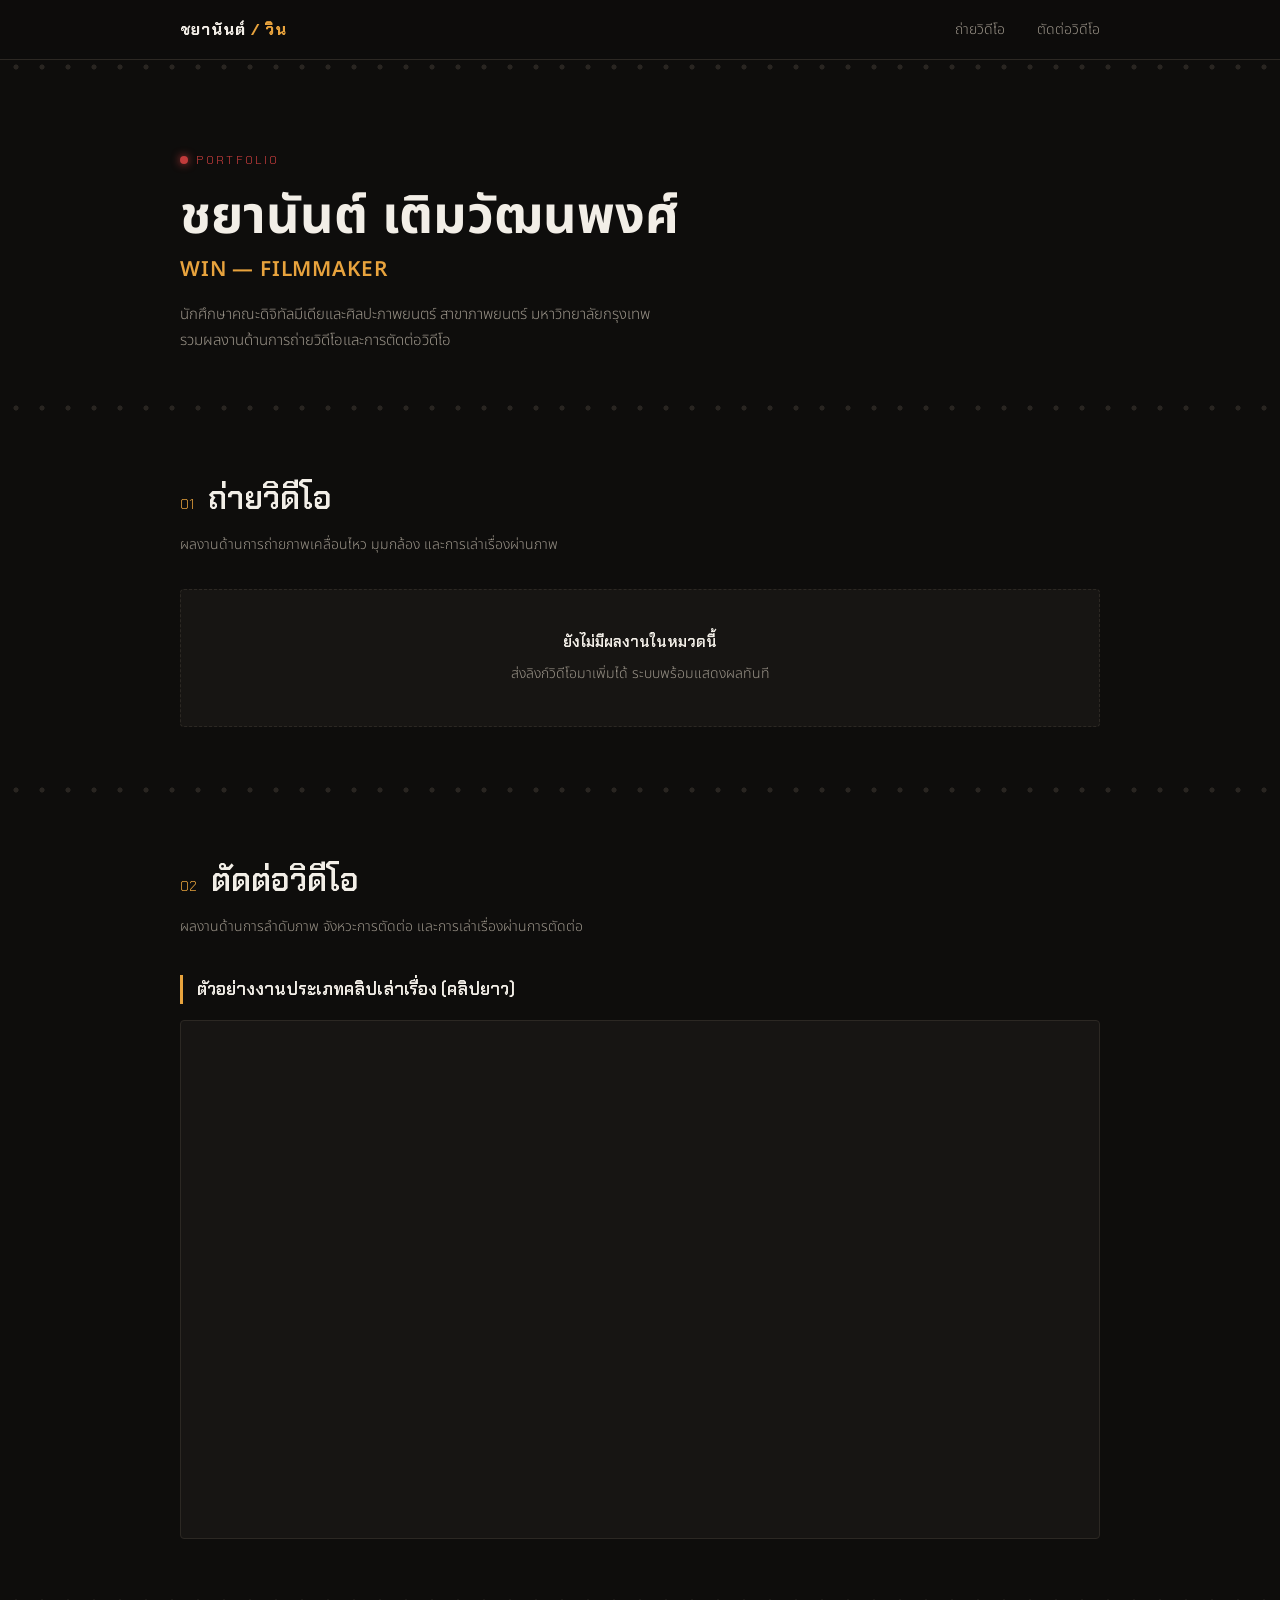
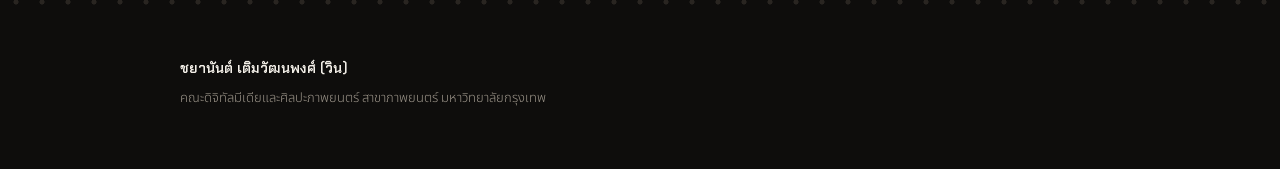
==== index.html @ 97441a12 "Add files via upload" ====
<!DOCTYPE html>
<html lang="th">
<head>
<meta charset="UTF-8">
<meta name="viewport" content="width=device-width, initial-scale=1.0">
<title>ชยานันต์ เติมวัฒนพงศ์ | วิน</title>
<link rel="preconnect" href="https://fonts.googleapis.com">
<link rel="preconnect" href="https://fonts.gstatic.com" crossorigin>
<link href="https://fonts.googleapis.com/css2?family=Chakra+Petch:wght@500;600;700&family=Noto+Sans+Thai:wght@300;400;500;600&display=swap" rel="stylesheet">
<meta name="referrer" content="strict-origin-when-cross-origin">
<style>
  :root{
    --bg:#0e0d0c;
    --surface:#171513;
    --surface-2:#1f1c19;
    --line:#2c2823;
    --text:#f2eee7;
    --muted:#9a9388;
    --amber:#e8a33d;
    --tally:#c13b3b;
  }

  *{box-sizing:border-box;margin:0;padding:0;}

  html{scroll-behavior:smooth;}

  body{
    background:var(--bg);
    color:var(--text);
    font-family:'Noto Sans Thai',sans-serif;
    font-weight:300;
    line-height:1.7;
    -webkit-font-smoothing:antialiased;
  }

  .display{
    font-family:'Chakra Petch',sans-serif;
    letter-spacing:0.02em;
  }

  a{color:inherit;text-decoration:none;}

  .sprockets{
    height:14px;
    width:100%;
    background-image:radial-gradient(circle, var(--line) 2.5px, transparent 2.6px);
    background-size:26px 14px;
    background-position:center;
    opacity:0.9;
  }

  header{
    position:sticky;
    top:0;
    z-index:50;
    background:rgba(14,13,12,0.9);
    backdrop-filter:blur(6px);
    border-bottom:1px solid var(--line);
  }

  .nav{
    max-width:960px;
    margin:0 auto;
    padding:16px 20px;
    display:flex;
    align-items:center;
    justify-content:space-between;
  }

  .brand{
    font-family:'Chakra Petch',sans-serif;
    font-weight:700;
    font-size:16px;
    letter-spacing:0.06em;
  }

  .brand span{color:var(--amber);}

  .nav-links{
    display:flex;
    gap:22px;
    font-size:14px;
    color:var(--muted);
  }

  .nav-links a:hover{color:var(--amber);}

  .hero{
    max-width:960px;
    margin:0 auto;
    padding:72px 20px 48px;
  }

  .eyebrow{
    display:inline-flex;
    align-items:center;
    gap:8px;
    font-family:'Chakra Petch',sans-serif;
    font-size:12px;
    letter-spacing:0.18em;
    color:var(--tally);
    margin-bottom:18px;
  }

  .eyebrow::before{
    content:"";
    width:8px;height:8px;
    border-radius:50%;
    background:var(--tally);
    box-shadow:0 0 8px var(--tally);
  }

  .hero h1{
    font-size:clamp(32px,7vw,52px);
    font-weight:700;
    line-height:1.15;
  }

  .hero h1 .en{
    display:block;
    font-size:0.4em;
    color:var(--amber);
    font-weight:600;
    margin-top:10px;
    letter-spacing:0.04em;
  }

  .hero p.role{
    margin-top:20px;
    color:var(--muted);
    font-size:15px;
    max-width:520px;
  }

  section.category{
    max-width:960px;
    margin:0 auto;
    padding:56px 20px;
  }

  .cat-head{
    display:flex;
    align-items:baseline;
    gap:14px;
    margin-bottom:8px;
  }

  .cat-num{
    font-family:'Chakra Petch',sans-serif;
    color:var(--amber);
    font-size:14px;
  }

  .cat-head h2{
    font-family:'Chakra Petch',sans-serif;
    font-size:clamp(24px,5vw,32px);
    font-weight:600;
  }

  .cat-desc{
    color:var(--muted);
    font-size:14px;
    margin-bottom:32px;
    max-width:560px;
  }

  .subhead{
    font-family:'Chakra Petch',sans-serif;
    font-size:17px;
    font-weight:600;
    color:var(--text);
    margin:36px 0 16px;
    padding-left:14px;
    border-left:3px solid var(--amber);
  }

  .video-frame{
    position:relative;
    width:100%;
    padding-top:56.25%;
    background:var(--surface);
    border:1px solid var(--line);
    border-radius:4px;
    overflow:hidden;
  }

  .video-frame iframe{
    position:absolute;
    top:0;left:0;
    width:100%;height:100%;
    border:0;
  }

  .empty{
    border:1px dashed var(--line);
    border-radius:4px;
    padding:40px 20px;
    text-align:center;
    color:var(--muted);
    font-size:14px;
    background:var(--surface);
  }

  .empty .em-title{
    font-family:'Chakra Petch',sans-serif;
    color:var(--text);
    font-size:15px;
    margin-bottom:6px;
    font-weight:600;
  }

  footer{
    max-width:960px;
    margin:0 auto;
    padding:48px 20px 60px;
    color:var(--muted);
    font-size:13px;
    display:flex;
    flex-direction:column;
    gap:6px;
  }

  footer .fname{
    font-family:'Chakra Petch',sans-serif;
    color:var(--text);
    font-size:14px;
    font-weight:600;
  }

  @media(min-width:640px){
    .nav-links{gap:32px;}
  }
</style>
</head>
<body>

<header>
  <div class="nav">
    <div class="brand">ชยานันต์<span> / วิน</span></div>
    <nav class="nav-links">
      <a href="#shoot">ถ่ายวิดีโอ</a>
      <a href="#edit">ตัดต่อวิดีโอ</a>
    </nav>
  </div>
</header>

<div class="sprockets"></div>

<div class="hero">
  <div class="eyebrow">PORTFOLIO</div>
  <h1>
    ชยานันต์ เติมวัฒนพงศ์
    <span class="en">WIN — FILMMAKER</span>
  </h1>
  <p class="role">
    นักศึกษาคณะดิจิทัลมีเดียและศิลปะภาพยนตร์ สาขาภาพยนตร์ มหาวิทยาลัยกรุงเทพ<br>
    รวมผลงานด้านการถ่ายวิดีโอและการตัดต่อวิดีโอ
  </p>
</div>

<div class="sprockets"></div>

<section class="category" id="shoot">
  <div class="cat-head">
    <span class="cat-num">01</span>
    <h2>ถ่ายวิดีโอ</h2>
  </div>
  <p class="cat-desc">ผลงานด้านการถ่ายภาพเคลื่อนไหว มุมกล้อง และการเล่าเรื่องผ่านภาพ</p>

  <div class="empty">
    <div class="em-title">ยังไม่มีผลงานในหมวดนี้</div>
    ส่งลิงก์วิดีโอมาเพิ่มได้ ระบบพร้อมแสดงผลทันที
  </div>
</section>

<div class="sprockets"></div>

<section class="category" id="edit">
  <div class="cat-head">
    <span class="cat-num">02</span>
    <h2>ตัดต่อวิดีโอ</h2>
  </div>
  <p class="cat-desc">ผลงานด้านการลำดับภาพ จังหวะการตัดต่อ และการเล่าเรื่องผ่านการตัดต่อ</p>

  <div class="subhead">ตัวอย่างงานประเภทคลิปเล่าเรื่อง (คลิปยาว)</div>
  <div class="video-frame">
    <iframe src="https://www.youtube-nocookie.com/embed/2dg6O-49akw?si=DhyQVNIzD8I4JeMV" title="YouTube video player" allow="accelerometer; autoplay; clipboard-write; encrypted-media; gyroscope; picture-in-picture; web-share" referrerpolicy="strict-origin-when-cross-origin" allowfullscreen></iframe>
  </div>
</section>

<div class="sprockets"></div>

<footer>
  <div class="fname">ชยานันต์ เติมวัฒนพงศ์ (วิน)</div>
  <div>คณะดิจิทัลมีเดียและศิลปะภาพยนตร์ สาขาภาพยนตร์ มหาวิทยาลัยกรุงเทพ</div>
</footer>

</body>
</html>
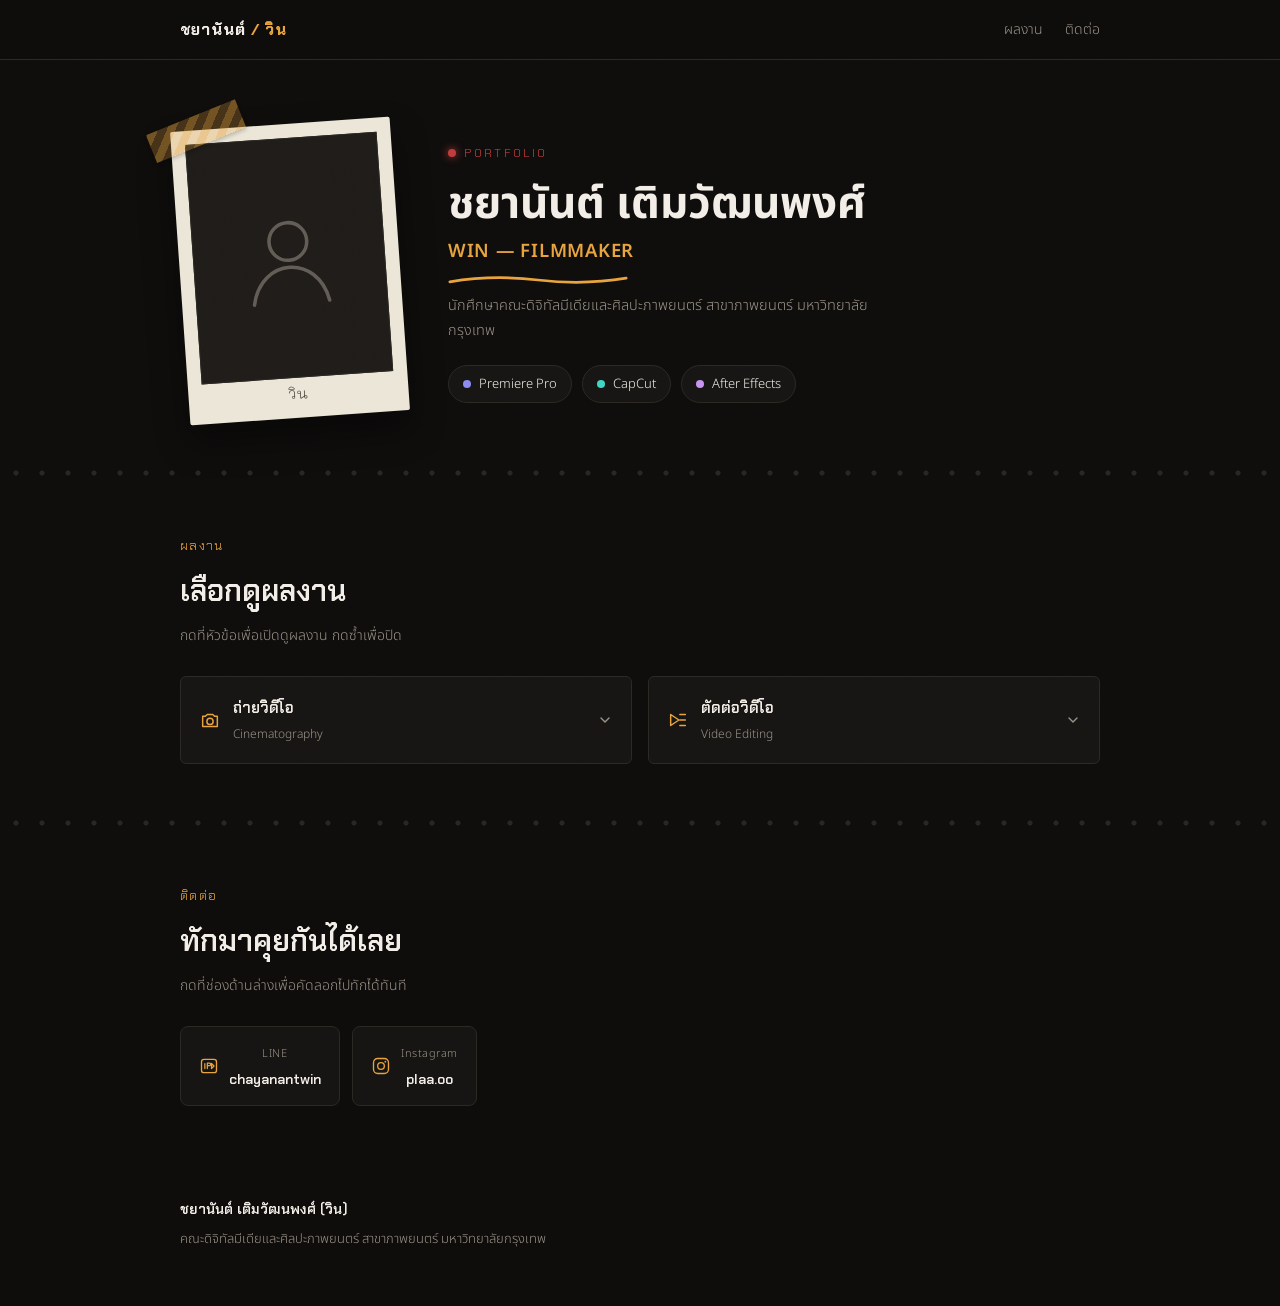
==== commit d6d7d222: "Update index.html" ====
--- a/index.html
+++ b/index.html
@@ -3,11 +3,11 @@
 <head>
 <meta charset="UTF-8">
 <meta name="viewport" content="width=device-width, initial-scale=1.0">
+<meta name="referrer" content="strict-origin-when-cross-origin">
 <title>ชยานันต์ เติมวัฒนพงศ์ | วิน</title>
 <link rel="preconnect" href="https://fonts.googleapis.com">
 <link rel="preconnect" href="https://fonts.gstatic.com" crossorigin>
-<link href="https://fonts.googleapis.com/css2?family=Chakra+Petch:wght@500;600;700&family=Noto+Sans+Thai:wght@300;400;500;600&display=swap" rel="stylesheet">
-<meta name="referrer" content="strict-origin-when-cross-origin">
+<link href="https://fonts.googleapis.com/css2?family=Chakra+Petch:wght@500;600;700&family=Noto+Sans+Thai:wght@300;400;500;600&family=Mali:wght@400;700&display=swap" rel="stylesheet">
 <style>
   :root{
     --bg:#0e0d0c;
@@ -18,10 +18,10 @@
     --muted:#9a9388;
     --amber:#e8a33d;
     --tally:#c13b3b;
+    --paper:#ece6d8;
   }
 
   *{box-sizing:border-box;margin:0;padding:0;}
-
   html{scroll-behavior:smooth;}
 
   body{
@@ -31,14 +31,25 @@
     font-weight:300;
     line-height:1.7;
     -webkit-font-smoothing:antialiased;
-  }
-
-  .display{
-    font-family:'Chakra Petch',sans-serif;
-    letter-spacing:0.02em;
-  }
+    position:relative;
+  }
+
+  body::before{
+    content:"";
+    position:fixed;
+    inset:0;
+    pointer-events:none;
+    opacity:0.05;
+    mix-blend-mode:overlay;
+    background-image:url("data:image/svg+xml,%3Csvg xmlns='http://www.w3.org/2000/svg' width='140' height='140'%3E%3Cfilter id='n'%3E%3CfeTurbulence type='fractalNoise' baseFrequency='0.9' numOctaves='2' stitchTiles='stitch'/%3E%3C/filter%3E%3Crect width='100%25' height='100%25' filter='url(%23n)'/%3E%3C/svg%3E");
+    z-index:999;
+  }
+
+  .display{ font-family:'Chakra Petch',sans-serif; letter-spacing:0.02em; }
+  .hand{ font-family:'Mali',cursive; }
 
   a{color:inherit;text-decoration:none;}
+  button{font:inherit;color:inherit;background:none;border:none;cursor:pointer;}
 
   .sprockets{
     height:14px;
@@ -53,7 +64,7 @@
     position:sticky;
     top:0;
     z-index:50;
-    background:rgba(14,13,12,0.9);
+    background:rgba(14,13,12,0.88);
     backdrop-filter:blur(6px);
     border-bottom:1px solid var(--line);
   }
@@ -73,23 +84,65 @@
     font-size:16px;
     letter-spacing:0.06em;
   }
-
   .brand span{color:var(--amber);}
 
-  .nav-links{
-    display:flex;
-    gap:22px;
-    font-size:14px;
-    color:var(--muted);
-  }
-
+  .nav-links{ display:flex; gap:22px; font-size:14px; color:var(--muted); }
   .nav-links a:hover{color:var(--amber);}
 
   .hero{
     max-width:960px;
     margin:0 auto;
-    padding:72px 20px 48px;
-  }
+    padding:64px 20px 48px;
+    display:flex;
+    align-items:center;
+    gap:48px;
+    flex-wrap:wrap;
+  }
+
+  .polaroid{
+    position:relative;
+    flex:0 0 auto;
+    width:220px;
+    background:var(--paper);
+    padding:14px 14px 40px;
+    border-radius:2px;
+    box-shadow:0 18px 34px rgba(0,0,0,0.45);
+    transform:rotate(-4deg);
+  }
+
+  .polaroid .photo{
+    width:100%;
+    aspect-ratio:4/5;
+    background:var(--surface-2);
+    border:1px solid var(--line);
+    display:flex;
+    align-items:center;
+    justify-content:center;
+    overflow:hidden;
+  }
+
+  .polaroid .photo svg{ width:62%; opacity:0.55; }
+
+  .polaroid .cap{
+    position:absolute;
+    bottom:12px; left:0; right:0;
+    text-align:center;
+    color:#3a352c;
+    font-family:'Mali',cursive;
+    font-size:14px;
+  }
+
+  .tape{
+    position:absolute;
+    top:-14px; left:-22px;
+    width:96px; height:30px;
+    background:repeating-linear-gradient(-45deg, rgba(232,163,61,0.55) 0 8px, rgba(232,163,61,0.3) 8px 16px);
+    opacity:0.85;
+    transform:rotate(-18deg);
+    box-shadow:0 2px 4px rgba(0,0,0,0.25);
+  }
+
+  .hero-text{ flex:1 1 320px; min-width:260px; }
 
   .eyebrow{
     display:inline-flex;
@@ -99,9 +152,8 @@
     font-size:12px;
     letter-spacing:0.18em;
     color:var(--tally);
-    margin-bottom:18px;
-  }
-
+    margin-bottom:16px;
+  }
   .eyebrow::before{
     content:"";
     width:8px;height:8px;
@@ -110,67 +162,91 @@
     box-shadow:0 0 8px var(--tally);
   }
 
-  .hero h1{
-    font-size:clamp(32px,7vw,52px);
+  .hero-text h1{
+    font-size:clamp(28px,6vw,44px);
     font-weight:700;
-    line-height:1.15;
-  }
-
-  .hero h1 .en{
+    line-height:1.2;
+  }
+
+  .hero-text h1 .en{
     display:block;
-    font-size:0.4em;
+    font-size:0.42em;
     color:var(--amber);
     font-weight:600;
-    margin-top:10px;
+    margin-top:8px;
     letter-spacing:0.04em;
   }
 
-  .hero p.role{
-    margin-top:20px;
-    color:var(--muted);
-    font-size:15px;
-    max-width:520px;
-  }
-
-  section.category{
-    max-width:960px;
-    margin:0 auto;
-    padding:56px 20px;
-  }
-
-  .cat-head{
+  .doodle{ display:block; width:180px; height:16px; margin:10px 0 4px; }
+  .doodle path{
+    stroke-dasharray:320;
+    stroke-dashoffset:320;
+    animation:draw 1.1s ease forwards 0.5s;
+  }
+  @keyframes draw{ to{ stroke-dashoffset:0; } }
+
+  .hero-text p.role{ color:var(--muted); font-size:14.5px; max-width:460px; margin-top:6px; }
+
+  .skills{ display:flex; flex-wrap:wrap; gap:10px; margin-top:22px; }
+  .skill-chip{
+    display:inline-flex;
+    align-items:center;
+    gap:8px;
+    padding:7px 14px;
+    border:1px solid var(--line);
+    border-radius:999px;
+    background:var(--surface);
+    font-size:13px;
+    color:var(--text);
+  }
+  .skill-dot{ width:8px; height:8px; border-radius:50%; flex:0 0 auto; }
+
+  section.block{ max-width:960px; margin:0 auto; padding:52px 20px; }
+
+  .block-head{ margin-bottom:28px; }
+  .cat-num{ font-family:'Chakra Petch',sans-serif; color:var(--amber); font-size:13px; letter-spacing:0.1em; }
+  .block-head h2{ font-family:'Chakra Petch',sans-serif; font-size:clamp(22px,5vw,30px); font-weight:600; margin-top:6px; }
+  .block-desc{ color:var(--muted); font-size:14px; margin-top:8px; max-width:520px; }
+
+  .toggle-grid{ display:grid; gap:16px; grid-template-columns:1fr 1fr; }
+  @media(max-width:600px){ .toggle-grid{ grid-template-columns:1fr; } }
+
+  .toggle-wrap{ border:1px solid var(--line); border-radius:6px; background:var(--surface); overflow:hidden; }
+
+  .toggle-btn{
+    width:100%;
     display:flex;
-    align-items:baseline;
-    gap:14px;
-    margin-bottom:8px;
-  }
-
-  .cat-num{
-    font-family:'Chakra Petch',sans-serif;
-    color:var(--amber);
-    font-size:14px;
-  }
-
-  .cat-head h2{
-    font-family:'Chakra Petch',sans-serif;
-    font-size:clamp(24px,5vw,32px);
-    font-weight:600;
-  }
-
-  .cat-desc{
-    color:var(--muted);
-    font-size:14px;
-    margin-bottom:32px;
-    max-width:560px;
-  }
+    align-items:center;
+    justify-content:space-between;
+    gap:12px;
+    padding:18px 18px;
+    text-align:left;
+  }
+
+  .toggle-btn .tlabel{ display:flex; align-items:center; gap:12px; }
+  .toggle-btn svg.icon{ width:22px; height:22px; color:var(--amber); flex:0 0 auto; }
+  .toggle-btn .ttitle{ font-family:'Chakra Petch',sans-serif; font-size:15px; font-weight:600; }
+  .toggle-btn .tsub{ display:block; font-family:'Noto Sans Thai',sans-serif; font-weight:300; font-size:12px; color:var(--muted); margin-top:2px; }
+
+  .toggle-btn svg.chevron{ width:16px; height:16px; color:var(--muted); transition:transform 0.35s ease; flex:0 0 auto; }
+  .toggle-btn[aria-expanded="true"] svg.chevron{ transform:rotate(180deg); color:var(--amber); }
+  .toggle-btn[aria-expanded="true"]{ background:var(--surface-2); }
+
+  .panel{
+    display:grid;
+    grid-template-rows:0fr;
+    transition:grid-template-rows 0.5s cubic-bezier(0.4,0,0.2,1);
+  }
+  .panel[data-open="true"]{ grid-template-rows:1fr; }
+  .panel-inner{ overflow:hidden; min-height:0; }
+  .panel-content{ padding:4px 18px 22px; border-top:1px solid var(--line); }
 
   .subhead{
     font-family:'Chakra Petch',sans-serif;
-    font-size:17px;
+    font-size:14.5px;
     font-weight:600;
-    color:var(--text);
-    margin:36px 0 16px;
-    padding-left:14px;
+    margin:18px 0 12px;
+    padding-left:12px;
     border-left:3px solid var(--amber);
   }
 
@@ -178,57 +254,77 @@
     position:relative;
     width:100%;
     padding-top:56.25%;
-    background:var(--surface);
+    background:var(--bg);
     border:1px solid var(--line);
     border-radius:4px;
     overflow:hidden;
   }
-
-  .video-frame iframe{
-    position:absolute;
-    top:0;left:0;
-    width:100%;height:100%;
-    border:0;
-  }
+  .video-frame iframe{ position:absolute; top:0; left:0; width:100%; height:100%; border:0; }
 
   .empty{
     border:1px dashed var(--line);
     border-radius:4px;
-    padding:40px 20px;
+    padding:32px 18px;
     text-align:center;
     color:var(--muted);
-    font-size:14px;
+    font-size:13.5px;
+    margin-top:14px;
+  }
+  .empty .em-title{ font-family:'Chakra Petch',sans-serif; color:var(--text); font-size:14px; margin-bottom:6px; font-weight:600; }
+
+  .contact-row{ display:flex; flex-wrap:wrap; gap:12px; margin-top:22px; }
+
+  .copy-chip{
+    display:flex;
+    align-items:center;
+    gap:10px;
+    padding:12px 18px;
+    border:1px solid var(--line);
+    border-radius:8px;
     background:var(--surface);
-  }
-
-  .empty .em-title{
+    transition:border-color 0.25s ease, transform 0.15s ease;
+  }
+  .copy-chip:hover{ border-color:var(--amber); }
+  .copy-chip:active{ transform:scale(0.97); }
+  .copy-chip svg{ width:20px; height:20px; color:var(--amber); flex:0 0 auto; }
+  .copy-chip .clabel{ font-size:11px; color:var(--muted); letter-spacing:0.05em; }
+  .copy-chip .cval{ font-family:'Chakra Petch',sans-serif; font-size:14px; font-weight:600; }
+
+  #toast{
+    position:fixed;
+    left:50%;
+    bottom:26px;
+    transform:translateX(-50%) translateY(20px);
+    background:var(--paper);
+    color:#211d17;
     font-family:'Chakra Petch',sans-serif;
-    color:var(--text);
-    font-size:15px;
-    margin-bottom:6px;
+    font-size:13px;
     font-weight:600;
-  }
+    padding:10px 18px;
+    border-radius:999px;
+    opacity:0;
+    pointer-events:none;
+    transition:opacity 0.25s ease, transform 0.25s ease;
+    z-index:200;
+  }
+  #toast.show{ opacity:1; transform:translateX(-50%) translateY(0); }
 
   footer{
     max-width:960px;
     margin:0 auto;
-    padding:48px 20px 60px;
+    padding:40px 20px 56px;
     color:var(--muted);
     font-size:13px;
     display:flex;
     flex-direction:column;
     gap:6px;
   }
-
-  footer .fname{
-    font-family:'Chakra Petch',sans-serif;
-    color:var(--text);
-    font-size:14px;
-    font-weight:600;
-  }
-
-  @media(min-width:640px){
-    .nav-links{gap:32px;}
+  footer .fname{ font-family:'Chakra Petch',sans-serif; color:var(--text); font-size:14px; font-weight:600; }
+
+  @media(prefers-reduced-motion: reduce){
+    .doodle path{ animation:none; stroke-dashoffset:0; }
+    .panel{ transition:none; }
+    .toggle-btn svg.chevron{ transition:none; }
   }
 </style>
 </head>
@@ -238,62 +334,171 @@
   <div class="nav">
     <div class="brand">ชยานันต์<span> / วิน</span></div>
     <nav class="nav-links">
-      <a href="#shoot">ถ่ายวิดีโอ</a>
-      <a href="#edit">ตัดต่อวิดีโอ</a>
+      <a href="#work">ผลงาน</a>
+      <a href="#contact">ติดต่อ</a>
     </nav>
   </div>
 </header>
 
+<div class="hero">
+  <div class="polaroid">
+    <div class="tape"></div>
+    <div class="photo">
+      <svg viewBox="0 0 100 100" fill="none" xmlns="http://www.w3.org/2000/svg">
+        <circle cx="50" cy="36" r="16" stroke="#9a9388" stroke-width="3"/>
+        <path d="M18 88c4-20 18-30 32-30s28 10 32 30" stroke="#9a9388" stroke-width="3" stroke-linecap="round"/>
+      </svg>
+    </div>
+    <div class="cap">วิน</div>
+  </div>
+
+  <div class="hero-text">
+    <div class="eyebrow">PORTFOLIO</div>
+    <h1>
+      ชยานันต์ เติมวัฒนพงศ์
+      <span class="en">WIN — FILMMAKER</span>
+    </h1>
+    <svg class="doodle" viewBox="0 0 200 16" xmlns="http://www.w3.org/2000/svg">
+      <path d="M2 10 Q50 2 100 8 T198 6" stroke="#e8a33d" stroke-width="3" fill="none" stroke-linecap="round"/>
+    </svg>
+    <p class="role">นักศึกษาคณะดิจิทัลมีเดียและศิลปะภาพยนตร์ สาขาภาพยนตร์ มหาวิทยาลัยกรุงเทพ</p>
+
+    <div class="skills">
+      <span class="skill-chip"><span class="skill-dot" style="background:#8b8bf0"></span>Premiere Pro</span>
+      <span class="skill-chip"><span class="skill-dot" style="background:#3fd6c2"></span>CapCut</span>
+      <span class="skill-chip"><span class="skill-dot" style="background:#c793f0"></span>After Effects</span>
+    </div>
+  </div>
+</div>
+
 <div class="sprockets"></div>
 
-<div class="hero">
-  <div class="eyebrow">PORTFOLIO</div>
-  <h1>
-    ชยานันต์ เติมวัฒนพงศ์
-    <span class="en">WIN — FILMMAKER</span>
-  </h1>
-  <p class="role">
-    นักศึกษาคณะดิจิทัลมีเดียและศิลปะภาพยนตร์ สาขาภาพยนตร์ มหาวิทยาลัยกรุงเทพ<br>
-    รวมผลงานด้านการถ่ายวิดีโอและการตัดต่อวิดีโอ
-  </p>
-</div>
+<section class="block" id="work">
+  <div class="block-head">
+    <span class="cat-num">ผลงาน</span>
+    <h2>เลือกดูผลงาน</h2>
+    <p class="block-desc">กดที่หัวข้อเพื่อเปิดดูผลงาน กดซ้ำเพื่อปิด</p>
+  </div>
+
+  <div class="toggle-grid">
+
+    <div class="toggle-wrap">
+      <button class="toggle-btn" aria-expanded="false" aria-controls="panel-shoot" id="btn-shoot">
+        <span class="tlabel">
+          <svg class="icon" viewBox="0 0 24 24" fill="none" xmlns="http://www.w3.org/2000/svg"><path d="M4 8h3l2-2h6l2 2h3v11H4z" stroke="currentColor" stroke-width="1.6" stroke-linejoin="round"/><circle cx="12" cy="13.5" r="3.4" stroke="currentColor" stroke-width="1.6"/></svg>
+          <span>
+            <span class="ttitle">ถ่ายวิดีโอ</span>
+            <span class="tsub">Cinematography</span>
+          </span>
+        </span>
+        <svg class="chevron" viewBox="0 0 24 24" fill="none" xmlns="http://www.w3.org/2000/svg"><path d="M6 9l6 6 6-6" stroke="currentColor" stroke-width="2" stroke-linecap="round" stroke-linejoin="round"/></svg>
+      </button>
+      <div class="panel" id="panel-shoot" data-open="false">
+        <div class="panel-inner">
+          <div class="panel-content">
+            <div class="empty">
+              <div class="em-title">ยังไม่มีผลงานในหมวดนี้</div>
+              เร็วๆ นี้จะมีคลิปมาอัปเดตครับ
+            </div>
+          </div>
+        </div>
+      </div>
+    </div>
+
+    <div class="toggle-wrap">
+      <button class="toggle-btn" aria-expanded="false" aria-controls="panel-edit" id="btn-edit">
+        <span class="tlabel">
+          <svg class="icon" viewBox="0 0 24 24" fill="none" xmlns="http://www.w3.org/2000/svg"><path d="M4 6l9 6-9 6V6z" stroke="currentColor" stroke-width="1.6" stroke-linejoin="round"/><path d="M14 6h6M14 12h6M14 18h6" stroke="currentColor" stroke-width="1.6" stroke-linecap="round"/></svg>
+          <span>
+            <span class="ttitle">ตัดต่อวิดีโอ</span>
+            <span class="tsub">Video Editing</span>
+          </span>
+        </span>
+        <svg class="chevron" viewBox="0 0 24 24" fill="none" xmlns="http://www.w3.org/2000/svg"><path d="M6 9l6 6 6-6" stroke="currentColor" stroke-width="2" stroke-linecap="round" stroke-linejoin="round"/></svg>
+      </button>
+      <div class="panel" id="panel-edit" data-open="false">
+        <div class="panel-inner">
+          <div class="panel-content">
+            <div class="subhead">ตัวอย่างงานประเภทคลิปเล่าเรื่อง (คลิปยาว)</div>
+            <div class="video-frame">
+              <iframe src="https://www.youtube-nocookie.com/embed/2dg6O-49akw?si=DhyQVNIzD8I4JeMV" title="YouTube video player" allow="accelerometer; autoplay; clipboard-write; encrypted-media; gyroscope; picture-in-picture; web-share" referrerpolicy="strict-origin-when-cross-origin" allowfullscreen></iframe>
+            </div>
+          </div>
+        </div>
+      </div>
+    </div>
+
+  </div>
+</section>
 
 <div class="sprockets"></div>
 
-<section class="category" id="shoot">
-  <div class="cat-head">
-    <span class="cat-num">01</span>
-    <h2>ถ่ายวิดีโอ</h2>
-  </div>
-  <p class="cat-desc">ผลงานด้านการถ่ายภาพเคลื่อนไหว มุมกล้อง และการเล่าเรื่องผ่านภาพ</p>
-
-  <div class="empty">
-    <div class="em-title">ยังไม่มีผลงานในหมวดนี้</div>
-    ส่งลิงก์วิดีโอมาเพิ่มได้ ระบบพร้อมแสดงผลทันที
+<section class="block" id="contact">
+  <div class="block-head">
+    <span class="cat-num">ติดต่อ</span>
+    <h2>ทักมาคุยกันได้เลย</h2>
+    <p class="block-desc">กดที่ช่องด้านล่างเพื่อคัดลอกไปทักได้ทันที</p>
+  </div>
+
+  <div class="contact-row">
+    <button class="copy-chip" data-copy="chayanantwin">
+      <svg viewBox="0 0 24 24" fill="none" xmlns="http://www.w3.org/2000/svg"><rect x="3" y="4" width="18" height="16" rx="3" stroke="currentColor" stroke-width="1.6"/><path d="M7 9v6M10 9v6M10 11.5h2.5a1.5 1.5 0 000-3H10M15 9v6l3-3-3-3z" stroke="currentColor" stroke-width="1.5" stroke-linecap="round" stroke-linejoin="round"/></svg>
+      <span>
+        <span class="clabel">LINE</span><br>
+        <span class="cval">chayanantwin</span>
+      </span>
+    </button>
+
+    <button class="copy-chip" data-copy="plaa.oo">
+      <svg viewBox="0 0 24 24" fill="none" xmlns="http://www.w3.org/2000/svg"><rect x="3" y="3" width="18" height="18" rx="5" stroke="currentColor" stroke-width="1.6"/><circle cx="12" cy="12" r="4" stroke="currentColor" stroke-width="1.6"/><circle cx="17.2" cy="6.8" r="1.1" fill="currentColor"/></svg>
+      <span>
+        <span class="clabel">Instagram</span><br>
+        <span class="cval">plaa.oo</span>
+      </span>
+    </button>
   </div>
 </section>
-
-<div class="sprockets"></div>
-
-<section class="category" id="edit">
-  <div class="cat-head">
-    <span class="cat-num">02</span>
-    <h2>ตัดต่อวิดีโอ</h2>
-  </div>
-  <p class="cat-desc">ผลงานด้านการลำดับภาพ จังหวะการตัดต่อ และการเล่าเรื่องผ่านการตัดต่อ</p>
-
-  <div class="subhead">ตัวอย่างงานประเภทคลิปเล่าเรื่อง (คลิปยาว)</div>
-  <div class="video-frame">
-    <iframe src="https://www.youtube-nocookie.com/embed/2dg6O-49akw?si=DhyQVNIzD8I4JeMV" title="YouTube video player" allow="accelerometer; autoplay; clipboard-write; encrypted-media; gyroscope; picture-in-picture; web-share" referrerpolicy="strict-origin-when-cross-origin" allowfullscreen></iframe>
-  </div>
-</section>
-
-<div class="sprockets"></div>
 
 <footer>
   <div class="fname">ชยานันต์ เติมวัฒนพงศ์ (วิน)</div>
   <div>คณะดิจิทัลมีเดียและศิลปะภาพยนตร์ สาขาภาพยนตร์ มหาวิทยาลัยกรุงเทพ</div>
 </footer>
 
+<div id="toast"></div>
+
+<script>
+document.querySelectorAll('.toggle-btn').forEach(function(btn){
+  btn.addEventListener('click', function(){
+    var panel = document.getElementById(btn.getAttribute('aria-controls'));
+    var isOpen = btn.getAttribute('aria-expanded') === 'true';
+    btn.setAttribute('aria-expanded', String(!isOpen));
+    panel.setAttribute('data-open', String(!isOpen));
+  });
+});
+
+function showToast(msg){
+  var el = document.getElementById('toast');
+  el.textContent = msg;
+  el.classList.add('show');
+  clearTimeout(showToast._t);
+  showToast._t = setTimeout(function(){ el.classList.remove('show'); }, 1600);
+}
+
+document.querySelectorAll('.copy-chip').forEach(function(chip){
+  chip.addEventListener('click', function(){
+    var val = chip.getAttribute('data-copy');
+    if(navigator.clipboard && navigator.clipboard.writeText){
+      navigator.clipboard.writeText(val).then(function(){
+        showToast('คัดลอกแล้ว: ' + val);
+      }).catch(function(){
+        showToast('คัดลอกไม่สำเร็จ');
+      });
+    } else {
+      showToast('คัดลอกไม่สำเร็จ');
+    }
+  });
+});
+</script>
+
 </body>
-</html>+</html>
